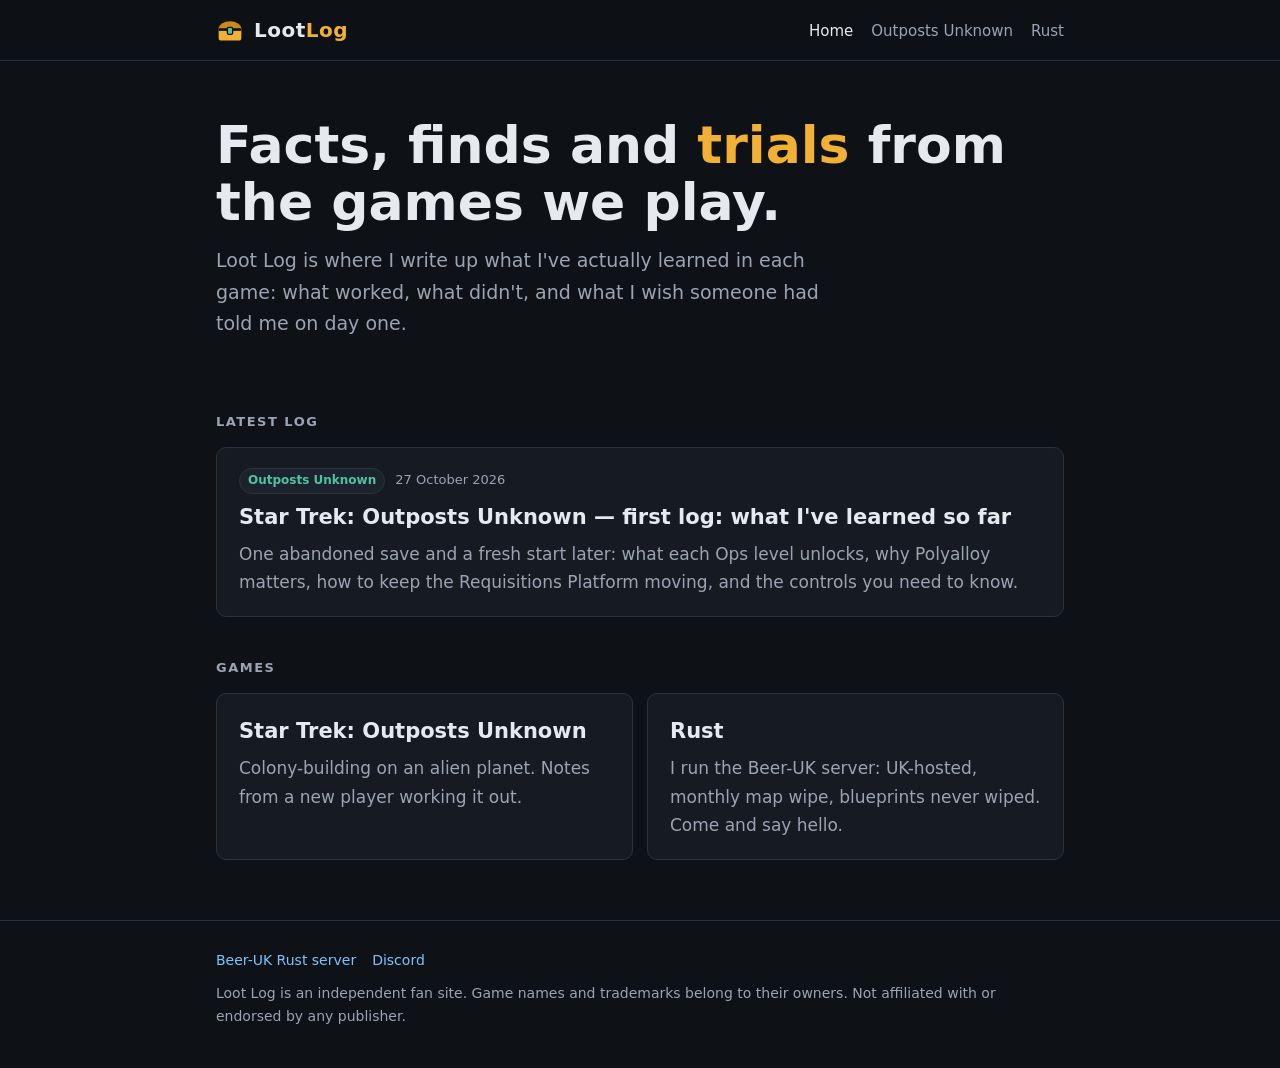
==== index.html @ 343d987d "Add files via upload" ====
<!doctype html>
<html lang="en-GB">
<head>
<meta charset="utf-8">
<meta name="viewport" content="width=device-width,initial-scale=1">
<title>Loot Log — facts, finds and trials from the games we play</title>
<meta name="description" content="Loot Log: honest game notes from a UK gamer. Tips, discoveries and the trials and tribulations of learning games like Star Trek: Outposts Unknown and Rust.">
<link rel="canonical" href="https://lootlog.co.uk/">
<link rel="icon" href="/favicon.svg" type="image/svg+xml">
<link rel="stylesheet" href="/style.css">
<meta property="og:title" content="Loot Log">
<meta property="og:description" content="Facts, finds and trials from the games we play.">
<meta property="og:url" content="https://lootlog.co.uk/">
<meta property="og:type" content="website">
</head>
<body>
<header class="top"><div class="wrap">
  <a class="brand" href="/"><img src="/favicon.svg" alt="" width="28" height="28"><span>Loot<b>Log</b></span></a>
  <nav><a href="/" aria-current="page">Home</a><a href="/outposts-unknown/"><span class="long">Outposts Unknown</span><span class="short">Outposts</span></a><a href="https://beer-uk.co.uk">Rust</a></nav>
</div></header>

<main class="wrap">
  <section class="hero">
    <h1>Facts, finds and <span>trials</span> from the games we play.</h1>
    <p>Loot Log is where I write up what I've actually learned in each game: what worked, what didn't, and what I wish someone had told me on day one.</p>
  </section>

  <h2 class="sec">Latest log</h2>
  <div class="cards">
    <a class="card" href="/outposts-unknown/">
      <div class="meta"><span class="tag">Outposts Unknown</span> 27 October 2026</div>
      <h3>Star Trek: Outposts Unknown — first log: what I've learned so far</h3>
      <p>One abandoned save and a fresh start later: what each Ops level unlocks, why Polyalloy matters, how to keep the Requisitions Platform moving, and the controls you need to know.</p>
    </a>
  </div>

  <h2 class="sec">Games</h2>
  <div class="games">
    <a class="card" href="/outposts-unknown/">
      <h3>Star Trek: Outposts Unknown</h3>
      <p>Colony-building on an alien planet. Notes from a new player working it out.</p>
    </a>
    <a class="card" href="https://beer-uk.co.uk">
      <h3>Rust</h3>
      <p>I run the Beer-UK server: UK-hosted, monthly map wipe, blueprints never wiped. Come and say hello.</p>
    </a>
  </div>
</main>

<footer><div class="wrap">
  <div class="links"><a href="https://beer-uk.co.uk">Beer-UK Rust server</a><a href="https://discord.gg/VJSMF6MfSX">Discord</a></div>
  <p>Loot Log is an independent fan site. Game names and trademarks belong to their owners. Not affiliated with or endorsed by any publisher.</p>
</div></footer>
</body>
</html>
---- style.css ----
:root{
  --bg:#0e1116;--panel:#161b22;--panel2:#1c232c;--line:#2a323d;
  --text:#e6e9ee;--muted:#9aa4b2;--accent:#f2b134;--accent2:#4fc3a1;--link:#7cc4ff;
  --radius:10px;--max:880px;
}
*{box-sizing:border-box}
html{-webkit-text-size-adjust:100%}
body{margin:0;background:var(--bg);color:var(--text);
  font:17px/1.65 "Inter",system-ui,-apple-system,"Segoe UI",Roboto,sans-serif}
a{color:var(--link);text-decoration:none}
a:hover{text-decoration:underline}
.wrap{max-width:var(--max);margin:0 auto;padding:0 16px}

/* header */
.top{border-bottom:1px solid var(--line);background:rgba(14,17,22,.92);position:sticky;top:0;z-index:5;backdrop-filter:blur(6px)}
.top .wrap{display:flex;align-items:center;justify-content:space-between;gap:12px;height:60px}
.brand{display:flex;align-items:center;gap:10px;color:var(--text);font-weight:800;letter-spacing:.5px;font-size:20px}
.brand:hover{text-decoration:none}
.brand svg{width:28px;height:28px}
.brand b{color:var(--accent)}
nav{white-space:nowrap}
.short{display:none}
nav a{color:var(--muted);margin-left:18px;font-size:15px}
nav a:hover,nav a[aria-current]{color:var(--text);text-decoration:none}

/* hero */
.hero{padding:56px 0 32px}
.hero h1{font-size:clamp(32px,6vw,52px);line-height:1.1;margin:0 0 14px;font-weight:800}
.hero h1 span{color:var(--accent)}
.hero p{color:var(--muted);font-size:19px;max-width:620px;margin:0}

/* cards */
h2.sec{font-size:13px;text-transform:uppercase;letter-spacing:1.5px;color:var(--muted);margin:40px 0 14px}
.cards{display:grid;gap:14px}
.card{display:block;background:var(--panel);border:1px solid var(--line);border-radius:var(--radius);padding:20px 22px;color:var(--text)}
a.card:hover{border-color:var(--accent);text-decoration:none}
.card .meta{font-size:13px;color:var(--muted);margin-bottom:6px}
.card h3{margin:0 0 6px;font-size:21px}
.card p{margin:0;color:var(--muted)}
.tag{display:inline-block;font-size:12px;font-weight:700;padding:2px 8px;border-radius:99px;background:var(--panel2);border:1px solid var(--line);color:var(--accent2);margin-right:6px}
.games{display:grid;grid-template-columns:repeat(auto-fit,minmax(220px,1fr));gap:14px}

/* article */
article{padding:40px 0 20px}
article h1{font-size:clamp(28px,5vw,42px);line-height:1.15;margin:8px 0 10px}
article .lede{font-size:19px;color:var(--muted);margin:0 0 8px}
article h2{font-size:24px;margin:40px 0 10px;padding-top:8px;border-top:1px solid var(--line)}
article h3{font-size:18px;margin:24px 0 6px;color:var(--accent)}
article ul{padding-left:22px}
article li{margin:4px 0}
.byline{font-size:14px;color:var(--muted)}
.note{background:var(--panel);border-left:3px solid var(--accent);border-radius:6px;padding:14px 18px;margin:20px 0}
.note.green{border-left-color:var(--accent2)}
kbd{font:600 13px/1 ui-monospace,Consolas,monospace;background:var(--panel2);border:1px solid var(--line);border-bottom-width:2px;border-radius:5px;padding:3px 6px}
table{width:100%;border-collapse:collapse;margin:14px 0;font-size:15px}
th,td{text-align:left;padding:9px 10px;border-bottom:1px solid var(--line);vertical-align:top}
th{color:var(--muted);font-weight:600;font-size:13px;text-transform:uppercase;letter-spacing:.8px}
.tablewrap{overflow-x:auto}
.toc{background:var(--panel);border:1px solid var(--line);border-radius:var(--radius);padding:14px 20px;margin:24px 0}
.toc ol{margin:6px 0 0;padding-left:20px}

/* footer */
footer{border-top:1px solid var(--line);margin-top:60px;padding:28px 0 40px;color:var(--muted);font-size:14px}
footer .links a{margin-right:16px}
footer p{margin:10px 0 0}

@media (max-width:560px){
  nav a{margin-left:12px;font-size:14px}
  .long{display:none}.short{display:inline}
  .brand{font-size:18px}
}
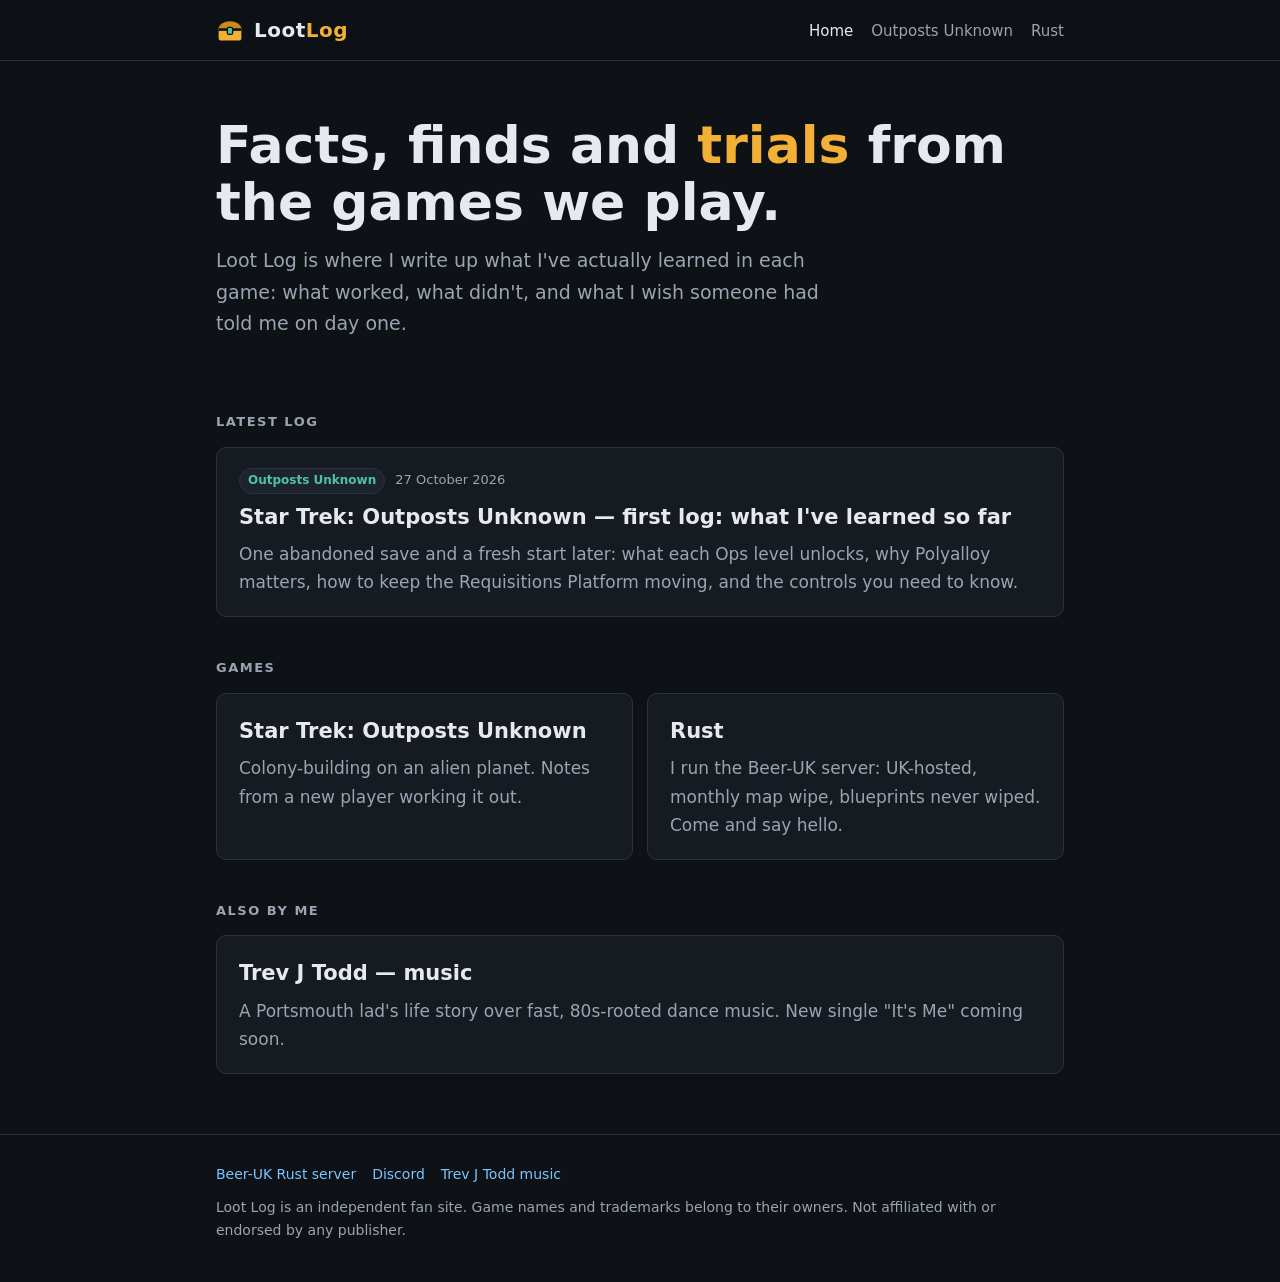
==== commit 3bac1276: "Add files via upload" ====
--- a/index.html
+++ b/index.html
@@ -45,11 +45,20 @@
       <p>I run the Beer-UK server: UK-hosted, monthly map wipe, blueprints never wiped. Come and say hello.</p>
     </a>
   </div>
+
+  <h2 class="sec">Also by me</h2>
+  <div class="cards">
+    <a class="card" href="https://trevjtodd.com">
+      <h3>Trev J Todd — music</h3>
+      <p>A Portsmouth lad's life story over fast, 80s-rooted dance music. New single "It's Me" coming soon.</p>
+    </a>
+  </div>
 </main>
 
 <footer><div class="wrap">
-  <div class="links"><a href="https://beer-uk.co.uk">Beer-UK Rust server</a><a href="https://discord.gg/VJSMF6MfSX">Discord</a></div>
+  <div class="links"><a href="https://beer-uk.co.uk">Beer-UK Rust server</a><a href="https://discord.gg/VJSMF6MfSX">Discord</a><a href="https://trevjtodd.com">Trev J Todd music</a></div>
   <p>Loot Log is an independent fan site. Game names and trademarks belong to their owners. Not affiliated with or endorsed by any publisher.</p>
 </div></footer>
+<script data-goatcounter="https://lootlog.goatcounter.com/count" async src="//gc.zgo.at/count.js"></script>
 </body>
 </html>
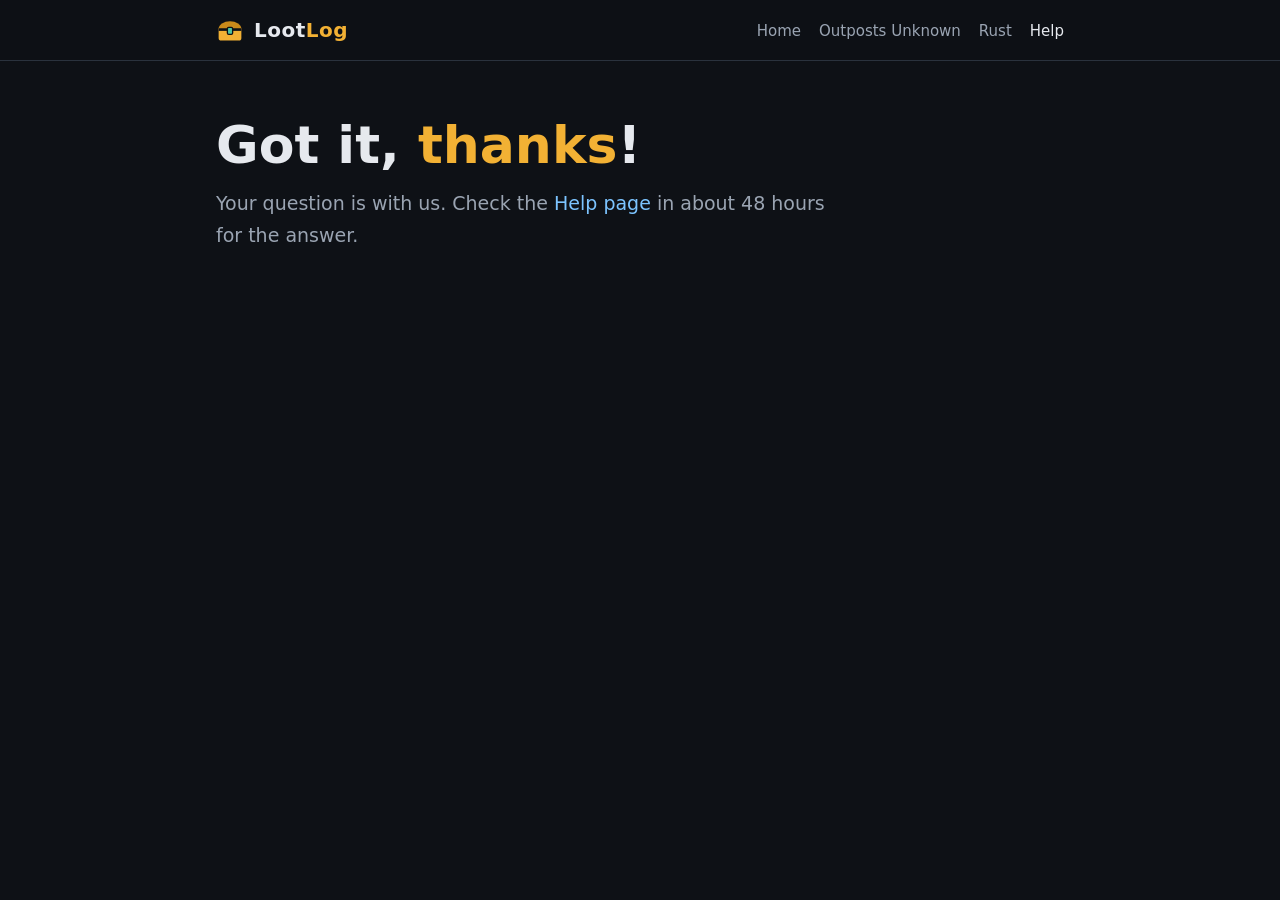
==== commit d381f4dc: "Add files via upload" ====
--- a/index.html
+++ b/index.html
@@ -3,62 +3,22 @@
 <head>
 <meta charset="utf-8">
 <meta name="viewport" content="width=device-width,initial-scale=1">
-<title>Loot Log — facts, finds and trials from the games we play</title>
-<meta name="description" content="Loot Log: honest game notes from a UK gamer. Tips, discoveries and the trials and tribulations of learning games like Star Trek: Outposts Unknown and Rust.">
-<link rel="canonical" href="https://lootlog.co.uk/">
+<title>Question received | Loot Log</title>
+<meta name="robots" content="noindex">
 <link rel="icon" href="/favicon.svg" type="image/svg+xml">
 <link rel="stylesheet" href="/style.css">
-<meta property="og:title" content="Loot Log">
-<meta property="og:description" content="Facts, finds and trials from the games we play.">
-<meta property="og:url" content="https://lootlog.co.uk/">
-<meta property="og:type" content="website">
 </head>
 <body>
 <header class="top"><div class="wrap">
   <a class="brand" href="/"><img src="/favicon.svg" alt="" width="28" height="28"><span>Loot<b>Log</b></span></a>
-  <nav><a href="/" aria-current="page">Home</a><a href="/outposts-unknown/"><span class="long">Outposts Unknown</span><span class="short">Outposts</span></a><a href="https://beer-uk.co.uk">Rust</a></nav>
+  <nav><a href="/">Home</a><a href="/outposts-unknown/"><span class="long">Outposts Unknown</span><span class="short">Outposts</span></a><a href="https://beer-uk.co.uk">Rust</a><a href="/help/" aria-current="page">Help</a></nav>
 </div></header>
-
 <main class="wrap">
   <section class="hero">
-    <h1>Facts, finds and <span>trials</span> from the games we play.</h1>
-    <p>Loot Log is where I write up what I've actually learned in each game: what worked, what didn't, and what I wish someone had told me on day one.</p>
+    <h1>Got it, <span>thanks</span>!</h1>
+    <p>Your question is with us. Check the <a href="/help/#answers">Help page</a> in about 48 hours for the answer.</p>
   </section>
-
-  <h2 class="sec">Latest log</h2>
-  <div class="cards">
-    <a class="card" href="/outposts-unknown/">
-      <div class="meta"><span class="tag">Outposts Unknown</span> 27 October 2026</div>
-      <h3>Star Trek: Outposts Unknown — first log: what I've learned so far</h3>
-      <p>One abandoned save and a fresh start later: what each Ops level unlocks, why Polyalloy matters, how to keep the Requisitions Platform moving, and the controls you need to know.</p>
-    </a>
-  </div>
-
-  <h2 class="sec">Games</h2>
-  <div class="games">
-    <a class="card" href="/outposts-unknown/">
-      <h3>Star Trek: Outposts Unknown</h3>
-      <p>Colony-building on an alien planet. Notes from a new player working it out.</p>
-    </a>
-    <a class="card" href="https://beer-uk.co.uk">
-      <h3>Rust</h3>
-      <p>I run the Beer-UK server: UK-hosted, monthly map wipe, blueprints never wiped. Come and say hello.</p>
-    </a>
-  </div>
-
-  <h2 class="sec">Also by me</h2>
-  <div class="cards">
-    <a class="card" href="https://trevjtodd.com">
-      <h3>Trev J Todd — music</h3>
-      <p>A Portsmouth lad's life story over fast, 80s-rooted dance music. New single "It's Me" coming soon.</p>
-    </a>
-  </div>
 </main>
-
-<footer><div class="wrap">
-  <div class="links"><a href="https://beer-uk.co.uk">Beer-UK Rust server</a><a href="https://discord.gg/VJSMF6MfSX">Discord</a><a href="https://trevjtodd.com">Trev J Todd music</a></div>
-  <p>Loot Log is an independent fan site. Game names and trademarks belong to their owners. Not affiliated with or endorsed by any publisher.</p>
-</div></footer>
 <script data-goatcounter="https://lootlog.goatcounter.com/count" async src="//gc.zgo.at/count.js"></script>
 </body>
 </html>
--- a/style.css
+++ b/style.css
@@ -69,3 +69,19 @@
   .long{display:none}.short{display:inline}
   .brand{font-size:18px}
 }
+
+/* help form */
+form.ask{background:var(--panel);border:1px solid var(--line);border-radius:var(--radius);padding:22px;margin:24px 0}
+form.ask label{display:block;font-weight:600;font-size:15px;margin:14px 0 6px}
+form.ask label:first-of-type{margin-top:0}
+form.ask .hint{font-weight:400;color:var(--muted);font-size:13px}
+form.ask input,form.ask select,form.ask textarea{width:100%;background:var(--bg);color:var(--text);border:1px solid var(--line);border-radius:8px;padding:10px 12px;font:inherit;font-size:16px}
+form.ask textarea{min-height:140px;resize:vertical}
+form.ask input:focus,form.ask select:focus,form.ask textarea:focus{outline:2px solid var(--accent);border-color:transparent}
+form.ask button{margin-top:18px;background:var(--accent);color:#1a1300;border:0;border-radius:8px;padding:12px 22px;font-family:inherit;font-weight:700;font-size:16px;line-height:1;cursor:pointer}
+form.ask button:hover{filter:brightness(1.08)}
+.hidden{position:absolute;left:-9999px}
+.qa{background:var(--panel);border:1px solid var(--line);border-radius:var(--radius);padding:18px 22px;margin:14px 0}
+.qa .q{font-weight:700;margin:0 0 4px}
+.qa .who{font-size:13px;color:var(--muted);margin:0 0 10px}
+.qa .a{margin:0}
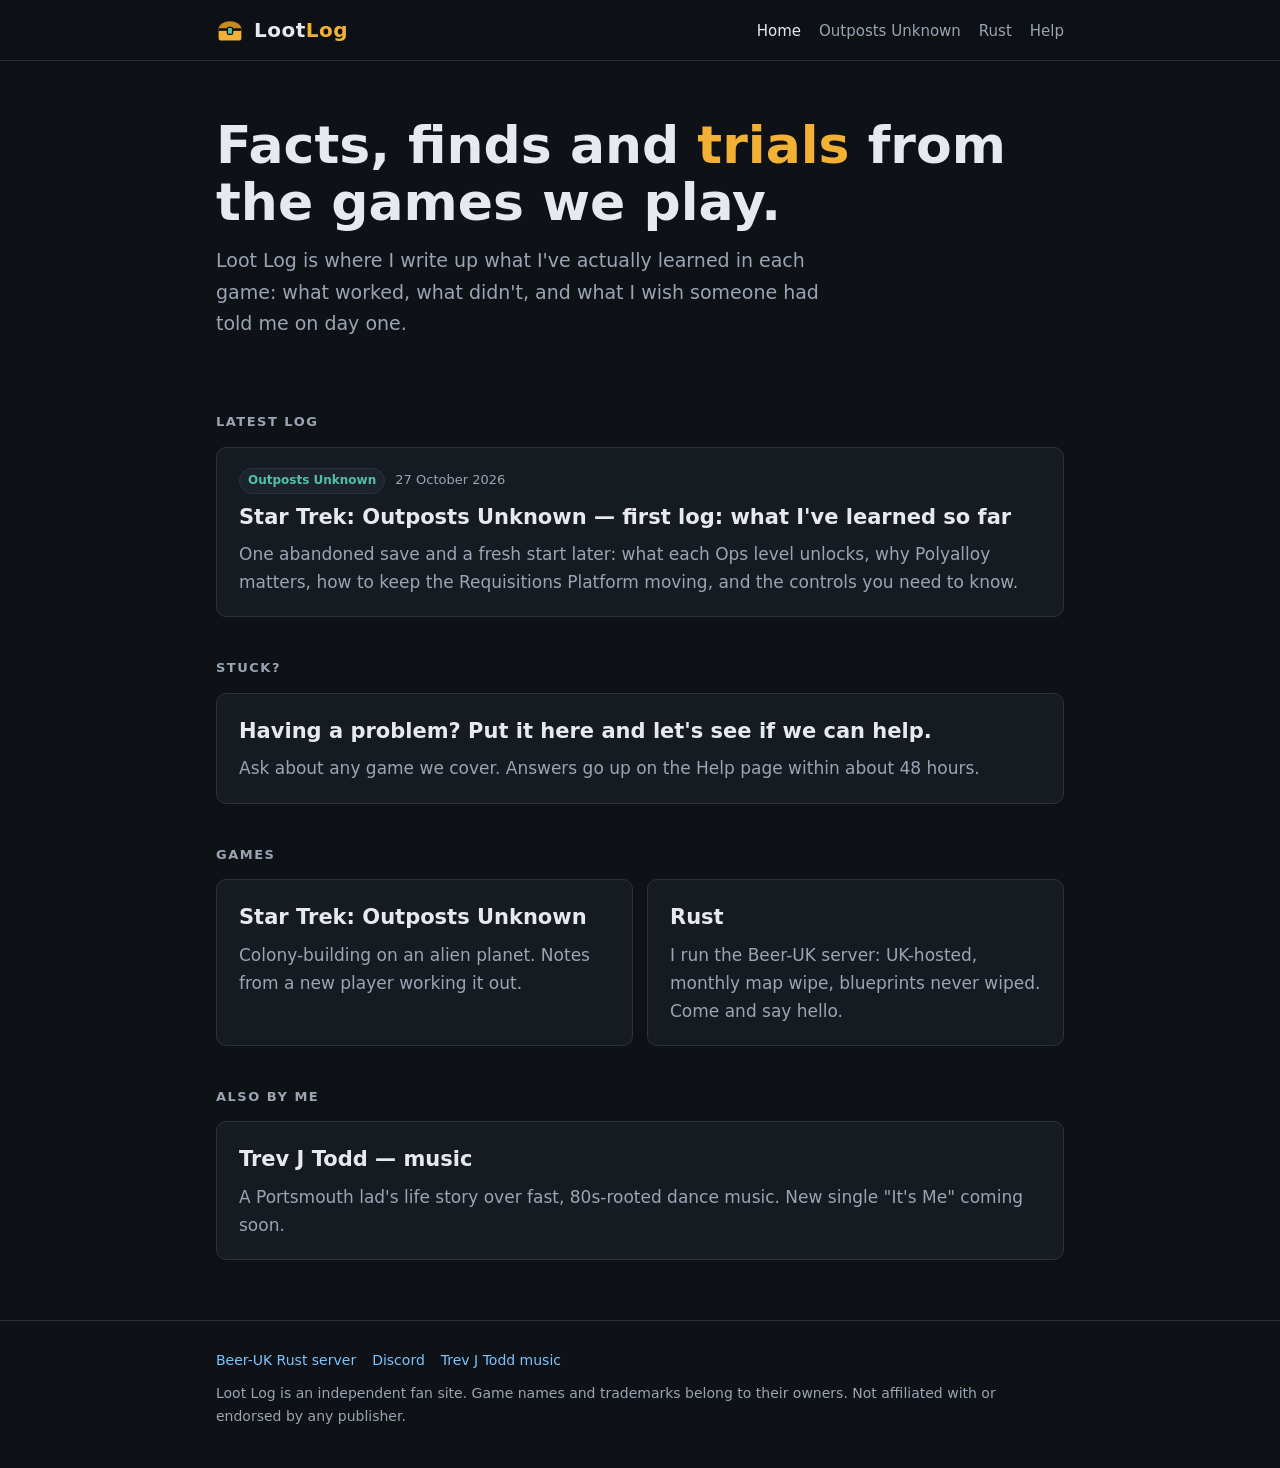
==== commit 2effc189: "Add files via upload" ====
--- a/index.html
+++ b/index.html
@@ -3,22 +3,70 @@
 <head>
 <meta charset="utf-8">
 <meta name="viewport" content="width=device-width,initial-scale=1">
-<title>Question received | Loot Log</title>
-<meta name="robots" content="noindex">
+<title>Loot Log — facts, finds and trials from the games we play</title>
+<meta name="description" content="Loot Log: honest game notes from a UK gamer. Tips, discoveries and the trials and tribulations of learning games like Star Trek: Outposts Unknown and Rust.">
+<link rel="canonical" href="https://lootlog.co.uk/">
 <link rel="icon" href="/favicon.svg" type="image/svg+xml">
 <link rel="stylesheet" href="/style.css">
+<meta property="og:title" content="Loot Log">
+<meta property="og:description" content="Facts, finds and trials from the games we play.">
+<meta property="og:url" content="https://lootlog.co.uk/">
+<meta property="og:type" content="website">
 </head>
 <body>
 <header class="top"><div class="wrap">
   <a class="brand" href="/"><img src="/favicon.svg" alt="" width="28" height="28"><span>Loot<b>Log</b></span></a>
-  <nav><a href="/">Home</a><a href="/outposts-unknown/"><span class="long">Outposts Unknown</span><span class="short">Outposts</span></a><a href="https://beer-uk.co.uk">Rust</a><a href="/help/" aria-current="page">Help</a></nav>
+  <nav><a href="/" aria-current="page">Home</a><a href="/outposts-unknown/"><span class="long">Outposts Unknown</span><span class="short">Outposts</span></a><a href="https://beer-uk.co.uk">Rust</a><a href="/help/">Help</a></nav>
 </div></header>
+
 <main class="wrap">
   <section class="hero">
-    <h1>Got it, <span>thanks</span>!</h1>
-    <p>Your question is with us. Check the <a href="/help/#answers">Help page</a> in about 48 hours for the answer.</p>
+    <h1>Facts, finds and <span>trials</span> from the games we play.</h1>
+    <p>Loot Log is where I write up what I've actually learned in each game: what worked, what didn't, and what I wish someone had told me on day one.</p>
   </section>
+
+  <h2 class="sec">Latest log</h2>
+  <div class="cards">
+    <a class="card" href="/outposts-unknown/">
+      <div class="meta"><span class="tag">Outposts Unknown</span> 27 October 2026</div>
+      <h3>Star Trek: Outposts Unknown — first log: what I've learned so far</h3>
+      <p>One abandoned save and a fresh start later: what each Ops level unlocks, why Polyalloy matters, how to keep the Requisitions Platform moving, and the controls you need to know.</p>
+    </a>
+  </div>
+
+  <h2 class="sec">Stuck?</h2>
+  <div class="cards">
+    <a class="card" href="/help/">
+      <h3>Having a problem? Put it here and let's see if we can help.</h3>
+      <p>Ask about any game we cover. Answers go up on the Help page within about 48 hours.</p>
+    </a>
+  </div>
+
+  <h2 class="sec">Games</h2>
+  <div class="games">
+    <a class="card" href="/outposts-unknown/">
+      <h3>Star Trek: Outposts Unknown</h3>
+      <p>Colony-building on an alien planet. Notes from a new player working it out.</p>
+    </a>
+    <a class="card" href="https://beer-uk.co.uk">
+      <h3>Rust</h3>
+      <p>I run the Beer-UK server: UK-hosted, monthly map wipe, blueprints never wiped. Come and say hello.</p>
+    </a>
+  </div>
+
+  <h2 class="sec">Also by me</h2>
+  <div class="cards">
+    <a class="card" href="https://trevjtodd.com">
+      <h3>Trev J Todd — music</h3>
+      <p>A Portsmouth lad's life story over fast, 80s-rooted dance music. New single "It's Me" coming soon.</p>
+    </a>
+  </div>
 </main>
+
+<footer><div class="wrap">
+  <div class="links"><a href="https://beer-uk.co.uk">Beer-UK Rust server</a><a href="https://discord.gg/VJSMF6MfSX">Discord</a><a href="https://trevjtodd.com">Trev J Todd music</a></div>
+  <p>Loot Log is an independent fan site. Game names and trademarks belong to their owners. Not affiliated with or endorsed by any publisher.</p>
+</div></footer>
 <script data-goatcounter="https://lootlog.goatcounter.com/count" async src="//gc.zgo.at/count.js"></script>
 </body>
 </html>
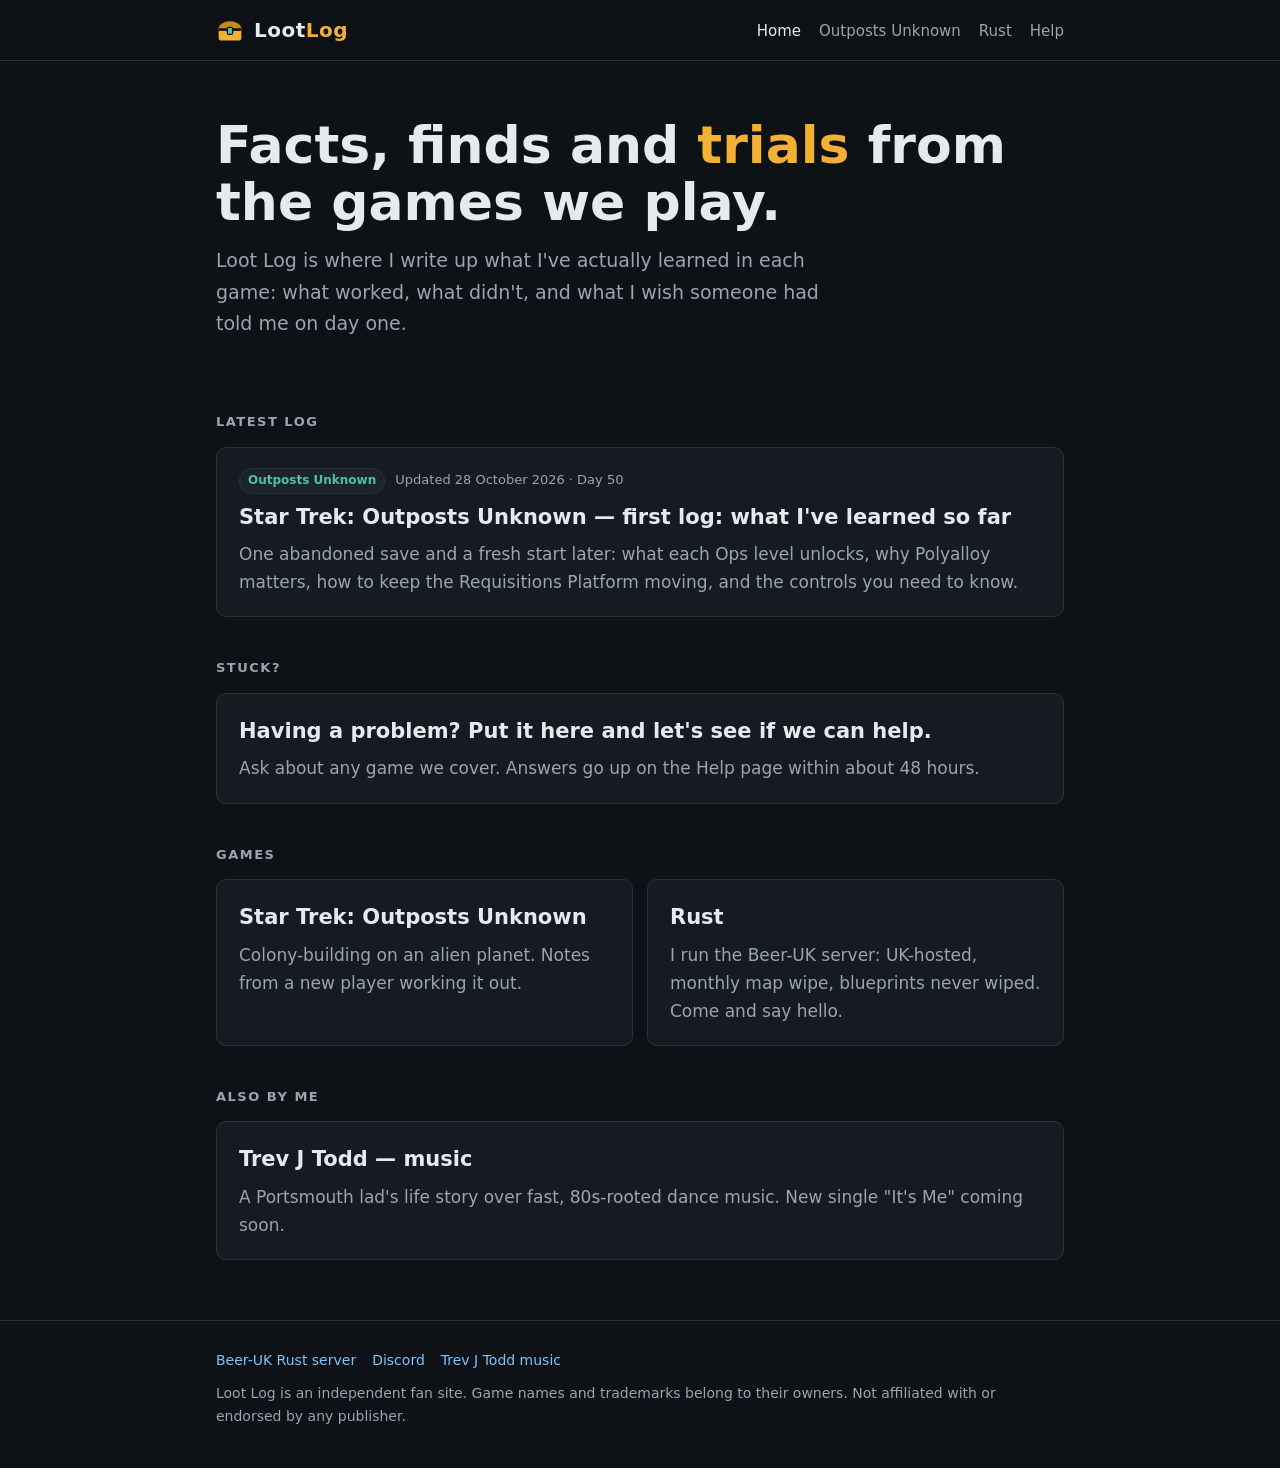
==== commit 5802c032: "Add files via upload" ====
--- a/index.html
+++ b/index.html
@@ -28,7 +28,7 @@
   <h2 class="sec">Latest log</h2>
   <div class="cards">
     <a class="card" href="/outposts-unknown/">
-      <div class="meta"><span class="tag">Outposts Unknown</span> 27 October 2026</div>
+      <div class="meta"><span class="tag">Outposts Unknown</span> Updated 28 October 2026 · Day 50</div>
       <h3>Star Trek: Outposts Unknown — first log: what I've learned so far</h3>
       <p>One abandoned save and a fresh start later: what each Ops level unlocks, why Polyalloy matters, how to keep the Requisitions Platform moving, and the controls you need to know.</p>
     </a>
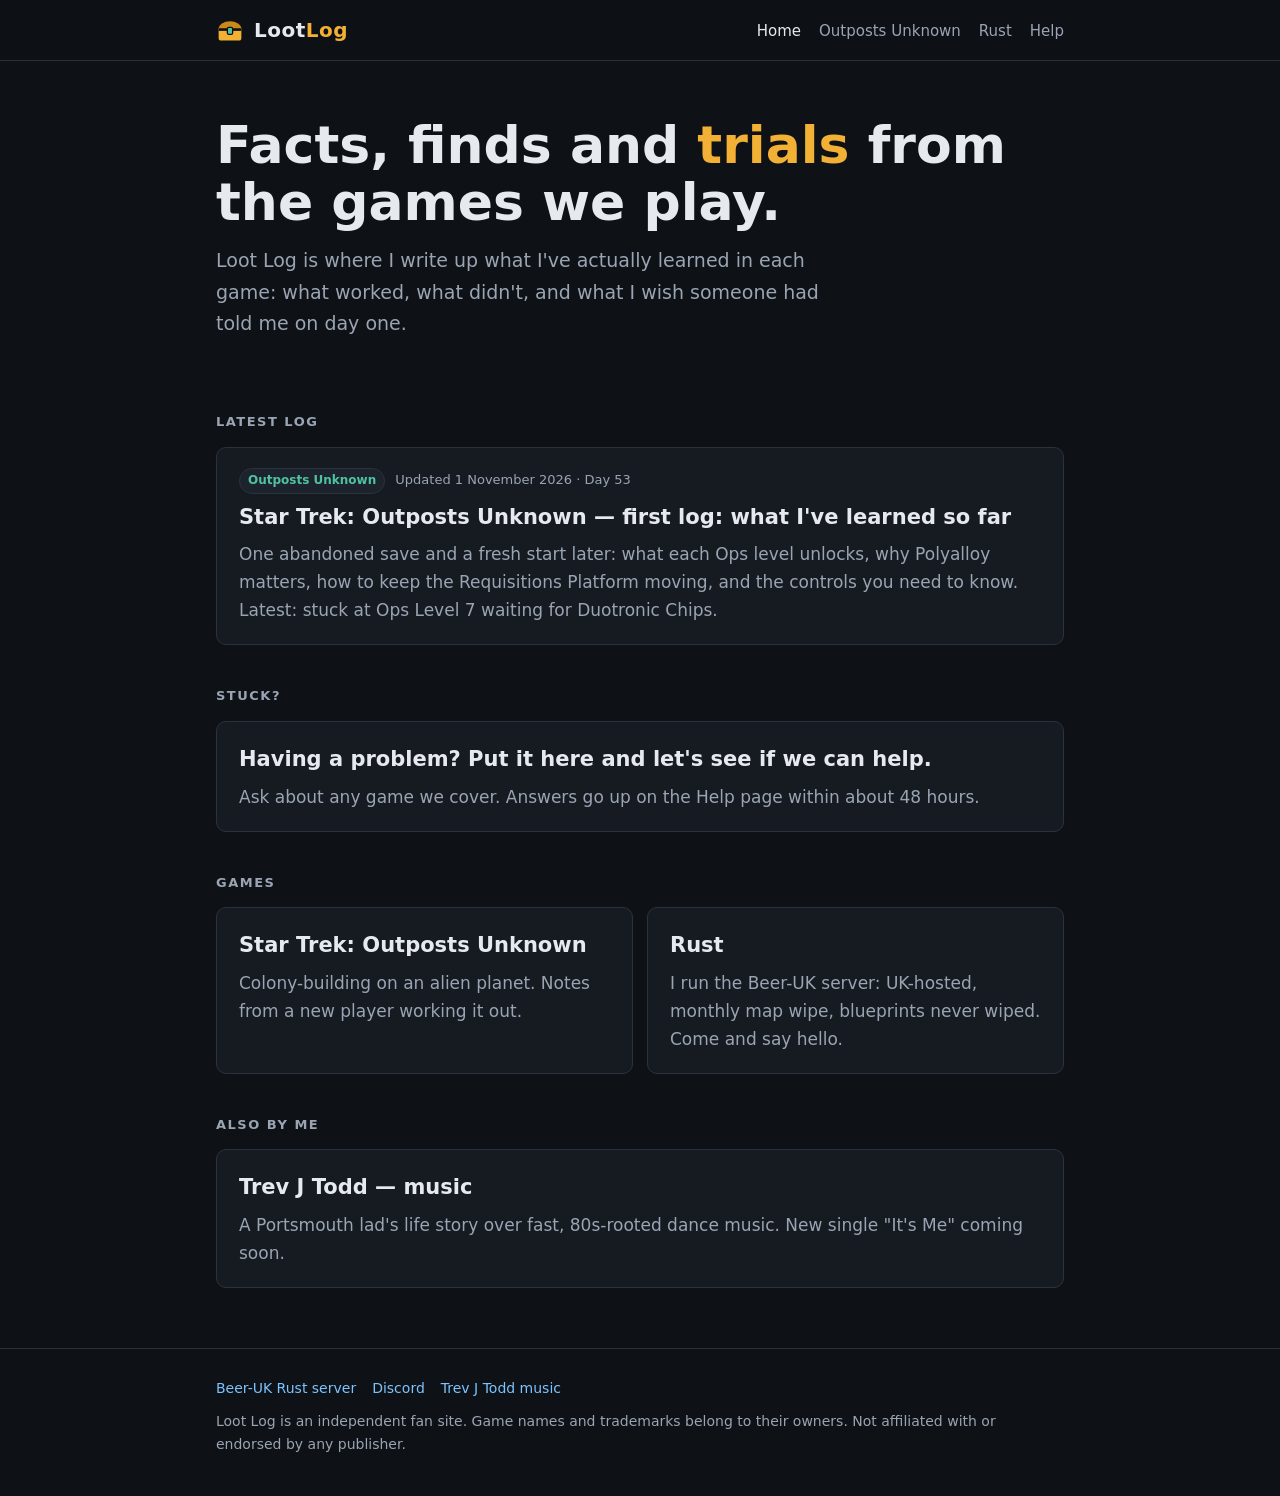
==== commit 8d0075b6: "Outposts Unknown: Day 53 update - Level 7 Duotronic Chips, Level 7/8 unlocks, Resupply, Photo Mode t" ====
--- a/index.html
+++ b/index.html
@@ -28,9 +28,9 @@
   <h2 class="sec">Latest log</h2>
   <div class="cards">
     <a class="card" href="/outposts-unknown/">
-      <div class="meta"><span class="tag">Outposts Unknown</span> Updated 28 October 2026 · Day 50</div>
+      <div class="meta"><span class="tag">Outposts Unknown</span> Updated 1 November 2026 · Day 53</div>
       <h3>Star Trek: Outposts Unknown — first log: what I've learned so far</h3>
-      <p>One abandoned save and a fresh start later: what each Ops level unlocks, why Polyalloy matters, how to keep the Requisitions Platform moving, and the controls you need to know.</p>
+      <p>One abandoned save and a fresh start later: what each Ops level unlocks, why Polyalloy matters, how to keep the Requisitions Platform moving, and the controls you need to know. Latest: stuck at Ops Level 7 waiting for Duotronic Chips.</p>
     </a>
   </div>
 
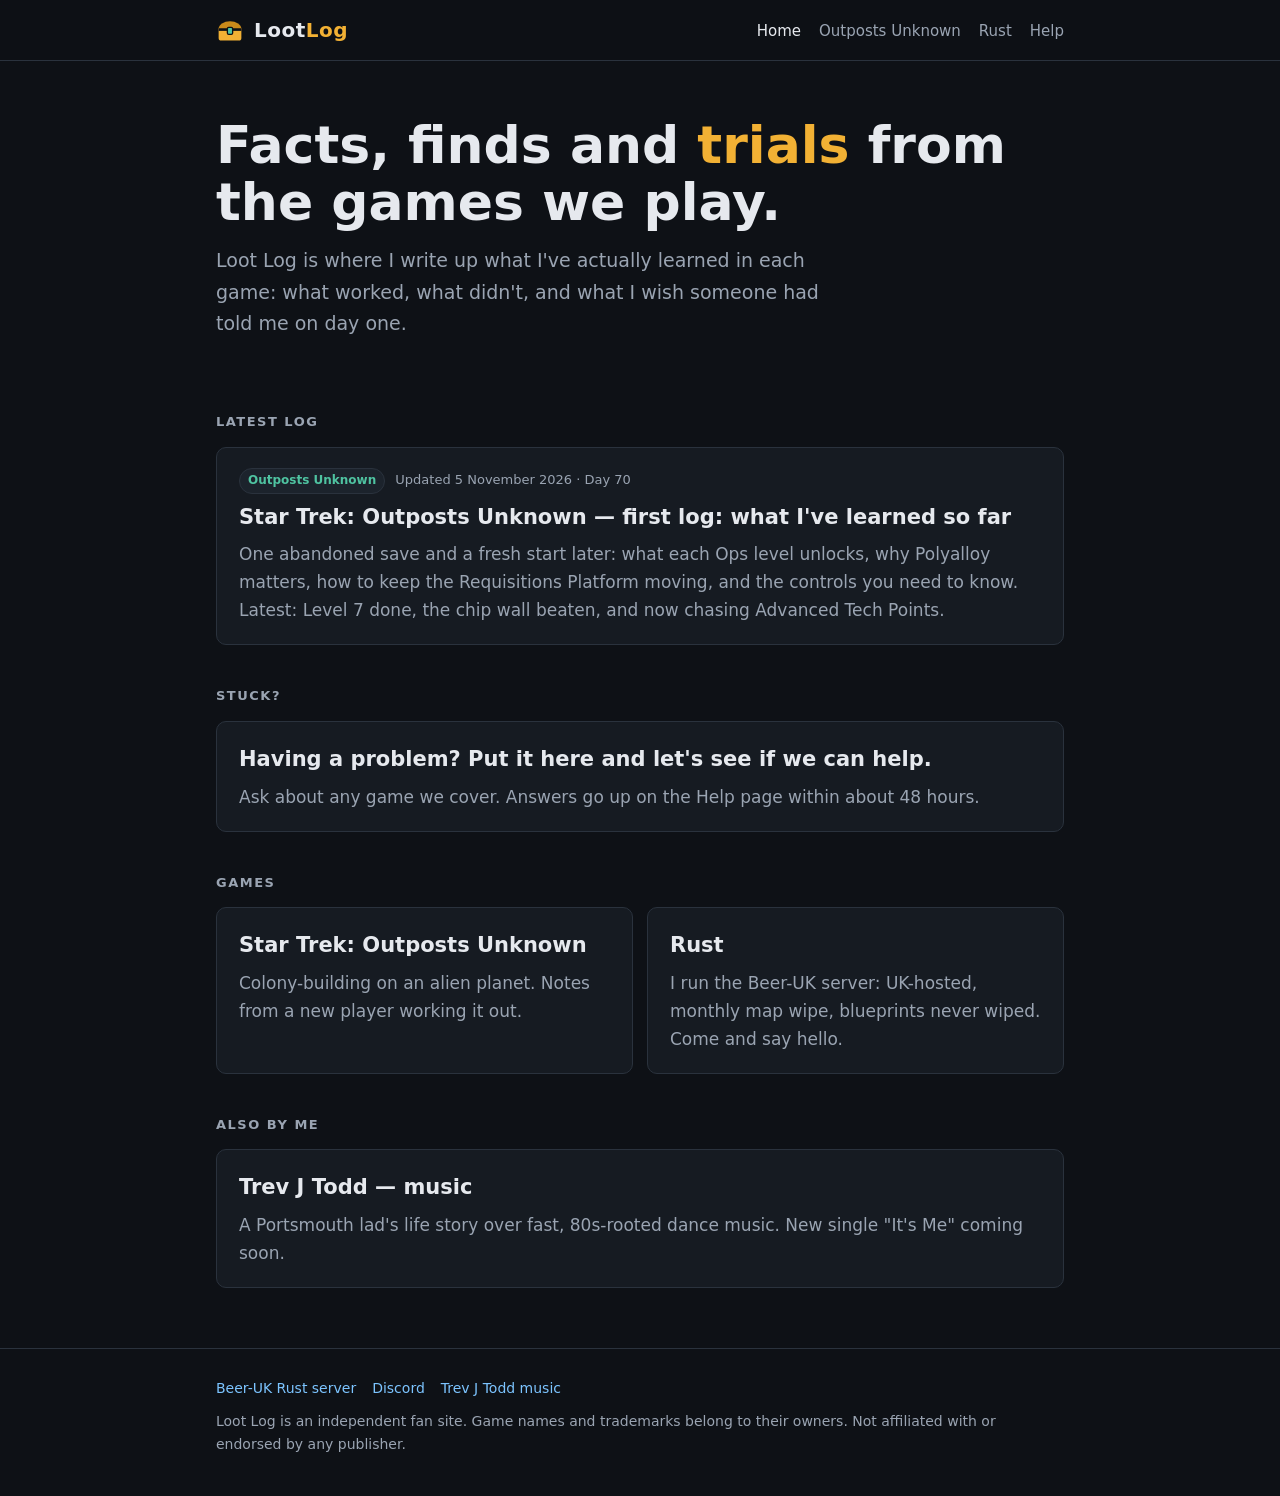
==== commit 4d6b8254: "Home: Outposts Unknown card updated to Day 70" ====
--- a/index.html
+++ b/index.html
@@ -28,9 +28,9 @@
   <h2 class="sec">Latest log</h2>
   <div class="cards">
     <a class="card" href="/outposts-unknown/">
-      <div class="meta"><span class="tag">Outposts Unknown</span> Updated 1 November 2026 · Day 53</div>
+      <div class="meta"><span class="tag">Outposts Unknown</span> Updated 5 November 2026 · Day 70</div>
       <h3>Star Trek: Outposts Unknown — first log: what I've learned so far</h3>
-      <p>One abandoned save and a fresh start later: what each Ops level unlocks, why Polyalloy matters, how to keep the Requisitions Platform moving, and the controls you need to know. Latest: stuck at Ops Level 7 waiting for Duotronic Chips.</p>
+      <p>One abandoned save and a fresh start later: what each Ops level unlocks, why Polyalloy matters, how to keep the Requisitions Platform moving, and the controls you need to know. Latest: Level 7 done, the chip wall beaten, and now chasing Advanced Tech Points.</p>
     </a>
   </div>
 
